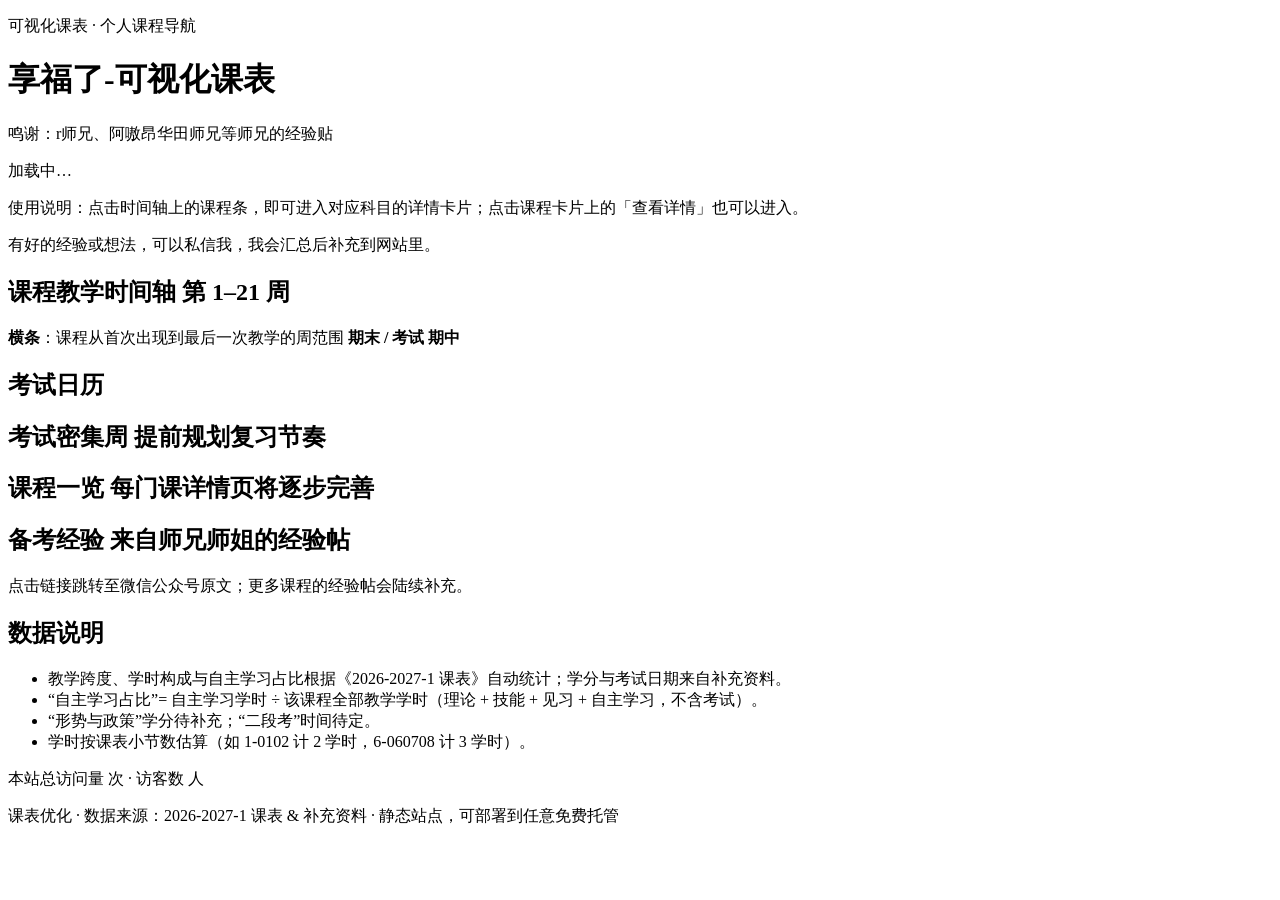
==== index.html @ e3462341 "享福了-可视化课表 专用版" ====
<!DOCTYPE html>
<html lang="zh-CN">
<head>
<meta charset="UTF-8">
<meta name="viewport" content="width=device-width, initial-scale=1.0">
<title>享福了-可视化课表 · 2026-2027 学年第 1 学期</title>
<link rel="stylesheet" href="css/style.css">
</head>
<body>

<header class="hero">
  <p class="kicker">可视化课表 · 个人课程导航</p>
  <h1 id="heroTitle">享福了-可视化课表</h1>
  <p class="credit">鸣谢：r师兄、阿嗷昂华田师兄等师兄的经验贴</p>
  <p class="sub" id="heroSub">加载中…</p>
  <p class="usage">使用说明：点击时间轴上的课程条，即可进入对应科目的详情卡片；点击课程卡片上的「查看详情」也可以进入。</p>
  <p class="usage">有好的经验或想法，可以私信我，我会汇总后补充到网站里。</p>
</header>

<main>
  <section class="stats" id="stats"></section>

  <section class="panel">
    <h2>课程教学时间轴 <span class="hint">第 1–21 周</span></h2>
    <div class="timeline" id="timeline"></div>
    <p class="legend">
      <b>横条</b>：课程从首次出现到最后一次教学的周范围
      <span class="lg lg-final"></span><b>期末 / 考试</b>
      <span class="lg lg-mid"></span><b>期中</b>
    </p>
  </section>

  <section class="panel">
    <h2>考试日历 <span class="hint" id="examCount"></span></h2>
    <div class="exam-list" id="examList"></div>
  </section>

  <section class="panel">
    <h2>考试密集周 <span class="hint">提前规划复习节奏</span></h2>
    <div id="examDense"></div>
  </section>

  <section class="panel">
    <h2>课程一览 <span class="hint">每门课详情页将逐步完善</span></h2>
    <div class="cards" id="courseCards"></div>
  </section>

  <section class="panel">
    <h2>备考经验 <span class="hint">来自师兄师姐的经验帖</span></h2>
    <div class="exp-list" id="expList"></div>
    <p class="legend">点击链接跳转至微信公众号原文；更多课程的经验帖会陆续补充。</p>
  </section>

  <section class="panel">
    <h2>数据说明</h2>
    <ul class="note">
      <li>教学跨度、学时构成与自主学习占比根据《2026-2027-1 课表》自动统计；学分与考试日期来自补充资料。</li>
      <li>“自主学习占比”= 自主学习学时 ÷ 该课程全部教学学时（理论 + 技能 + 见习 + 自主学习，不含考试）。</li>
      <li>“形势与政策”学分待补充；“二段考”时间待定。</li>
      <li>学时按课表小节数估算（如 1-0102 计 2 学时，6-060708 计 3 学时）。</li>
    </ul>
  </section>
</main>

<footer>
  <p class="visits">
    本站总访问量 <span id="busuanzi_value_site_pv"></span> 次 · 访客数 <span id="busuanzi_value_site_uv"></span> 人
  </p>
  <p>课表优化 · 数据来源：2026-2027-1 课表 &amp; 补充资料 · 静态站点，可部署到任意免费托管</p>
</footer>

<script src="data/courses.js"></script>
<script src="js/main.js"></script>
<script async src="https://busuanzi.ibruce.info/busuanzi/2.3/busuanzi.pure.mini.js"></script>
</body>
</html>
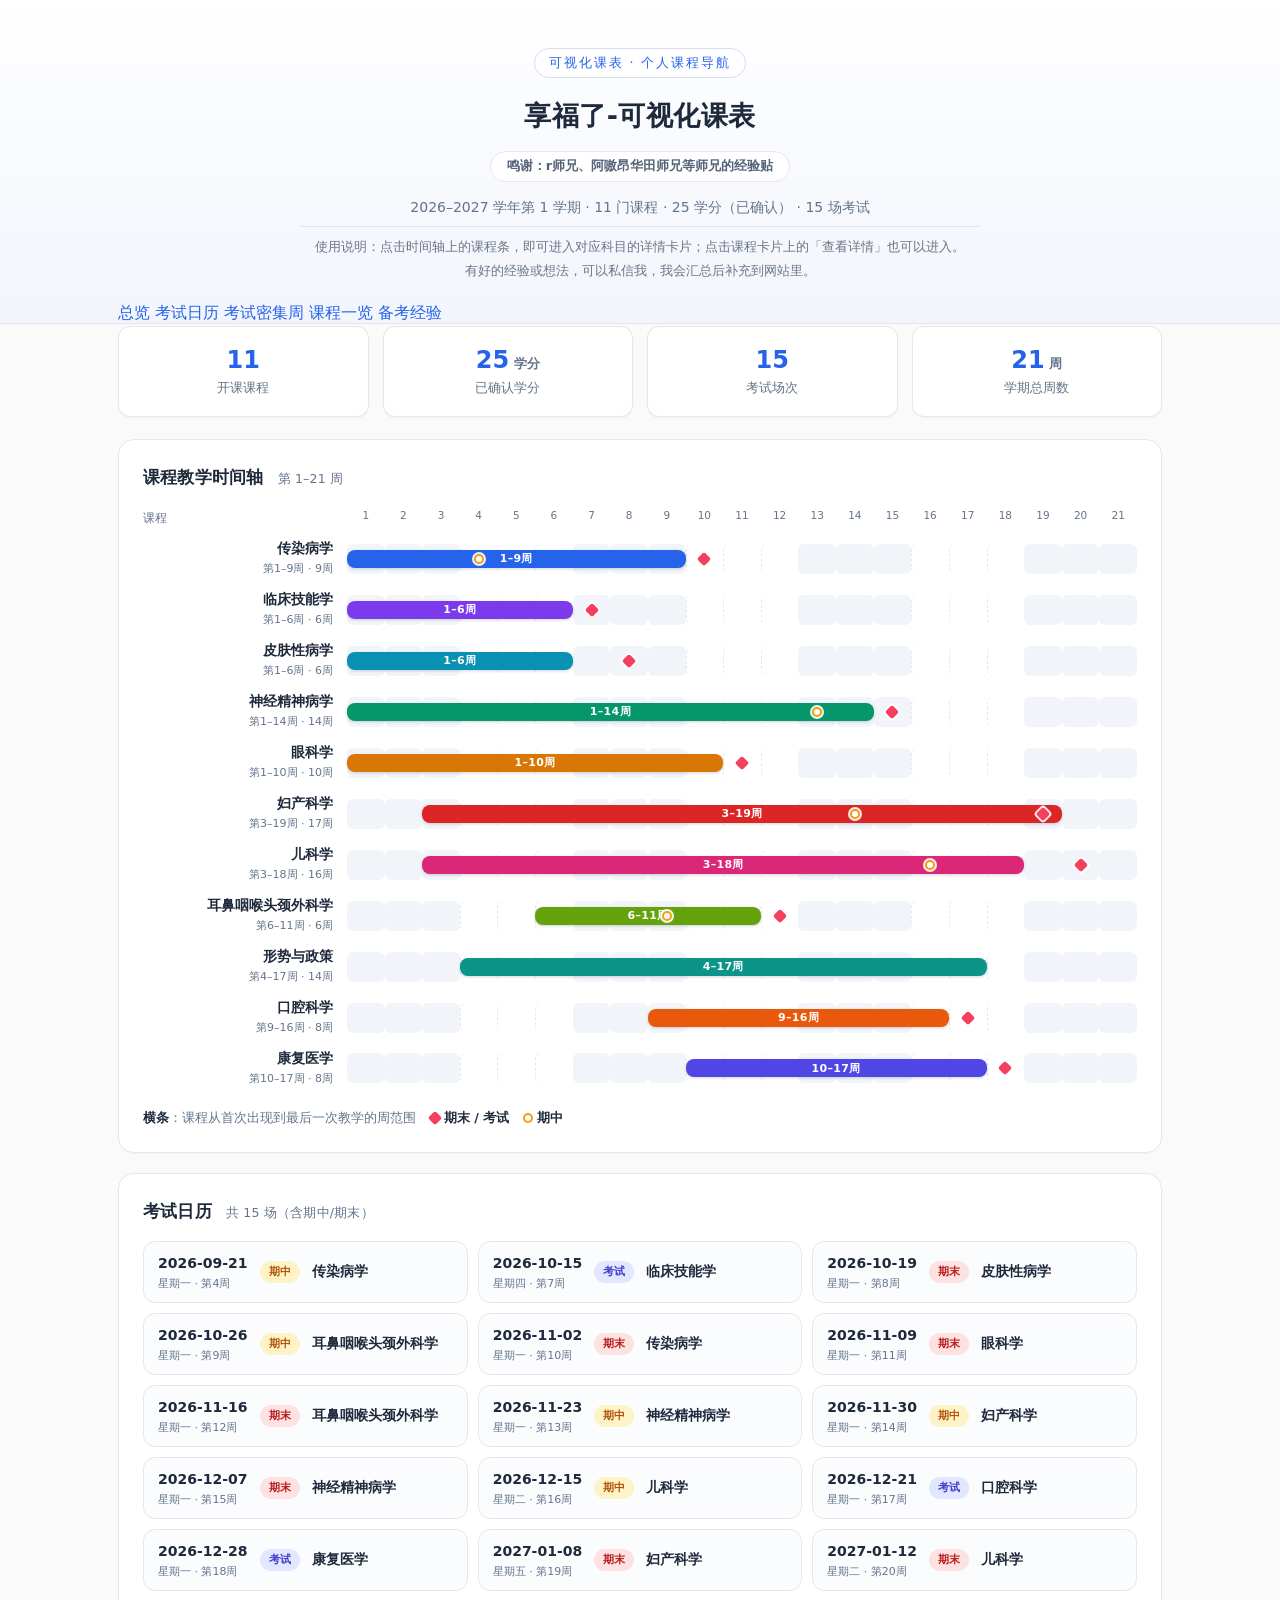
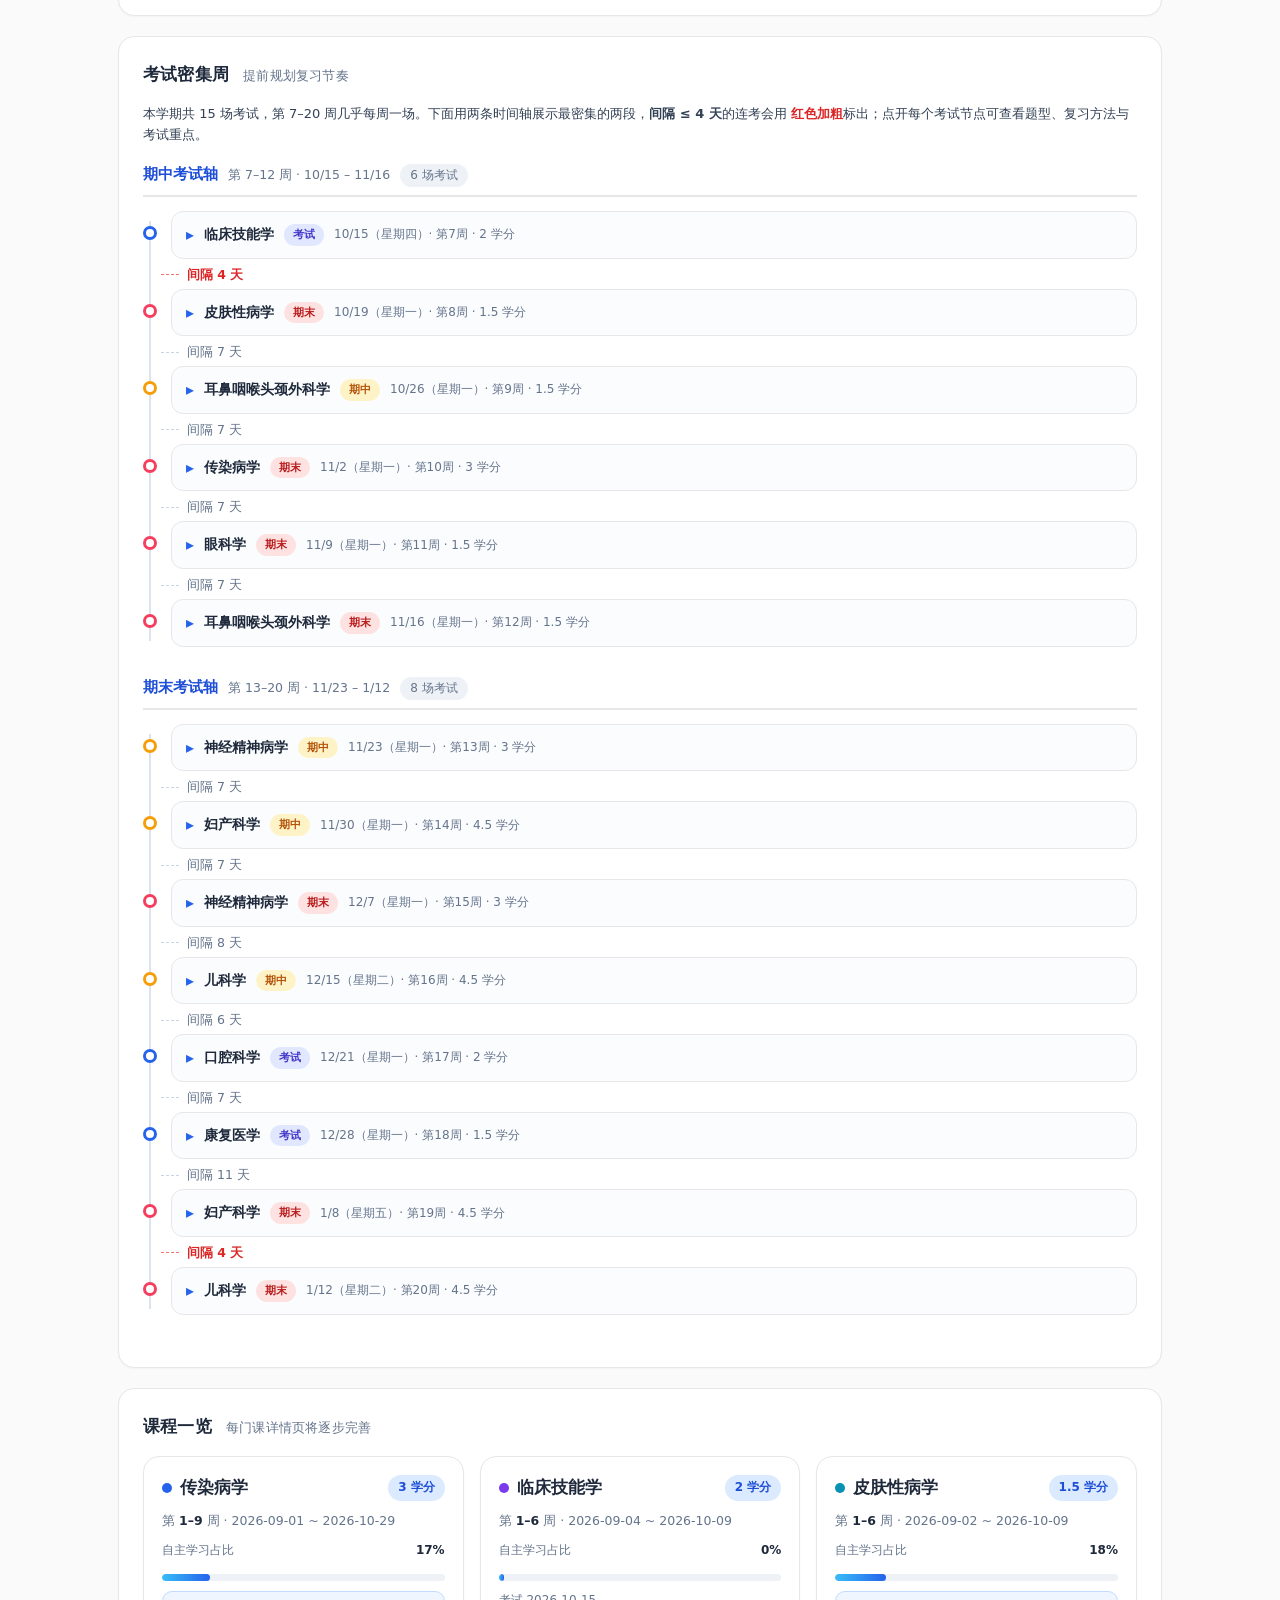
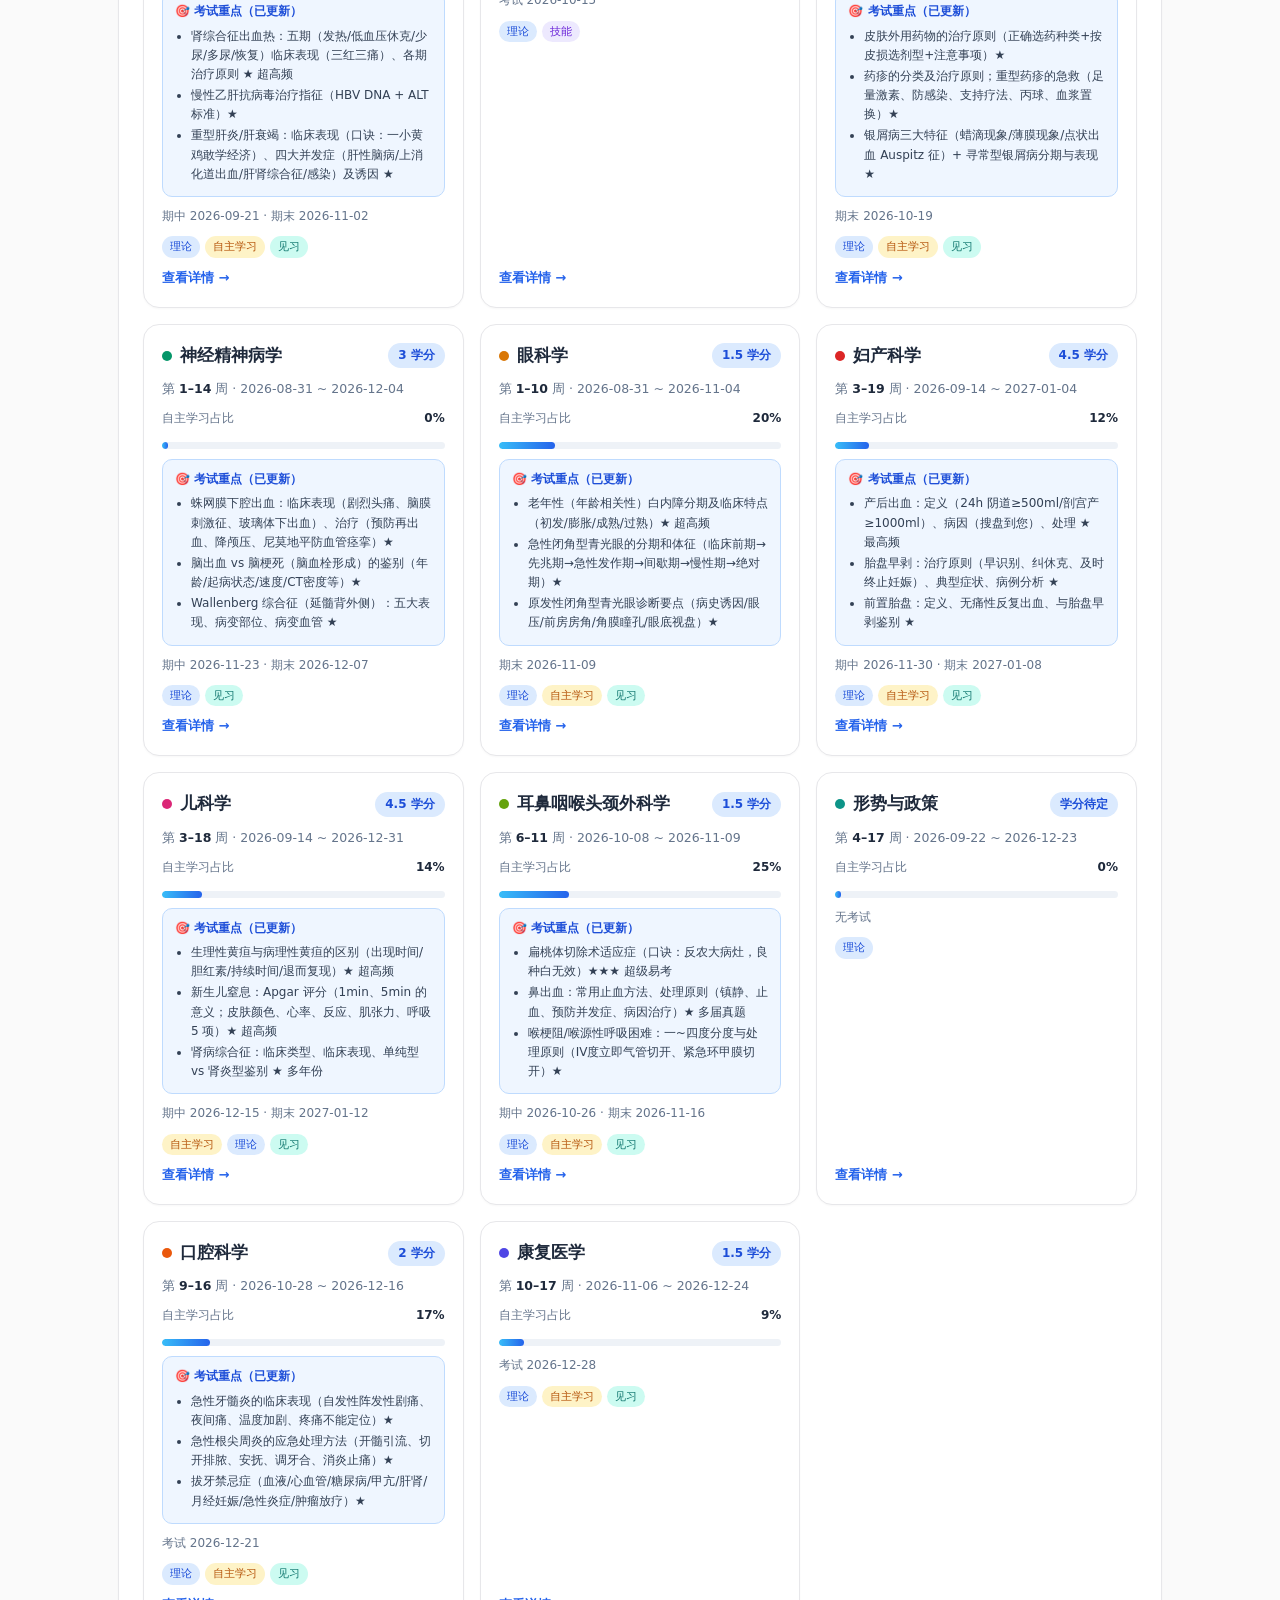
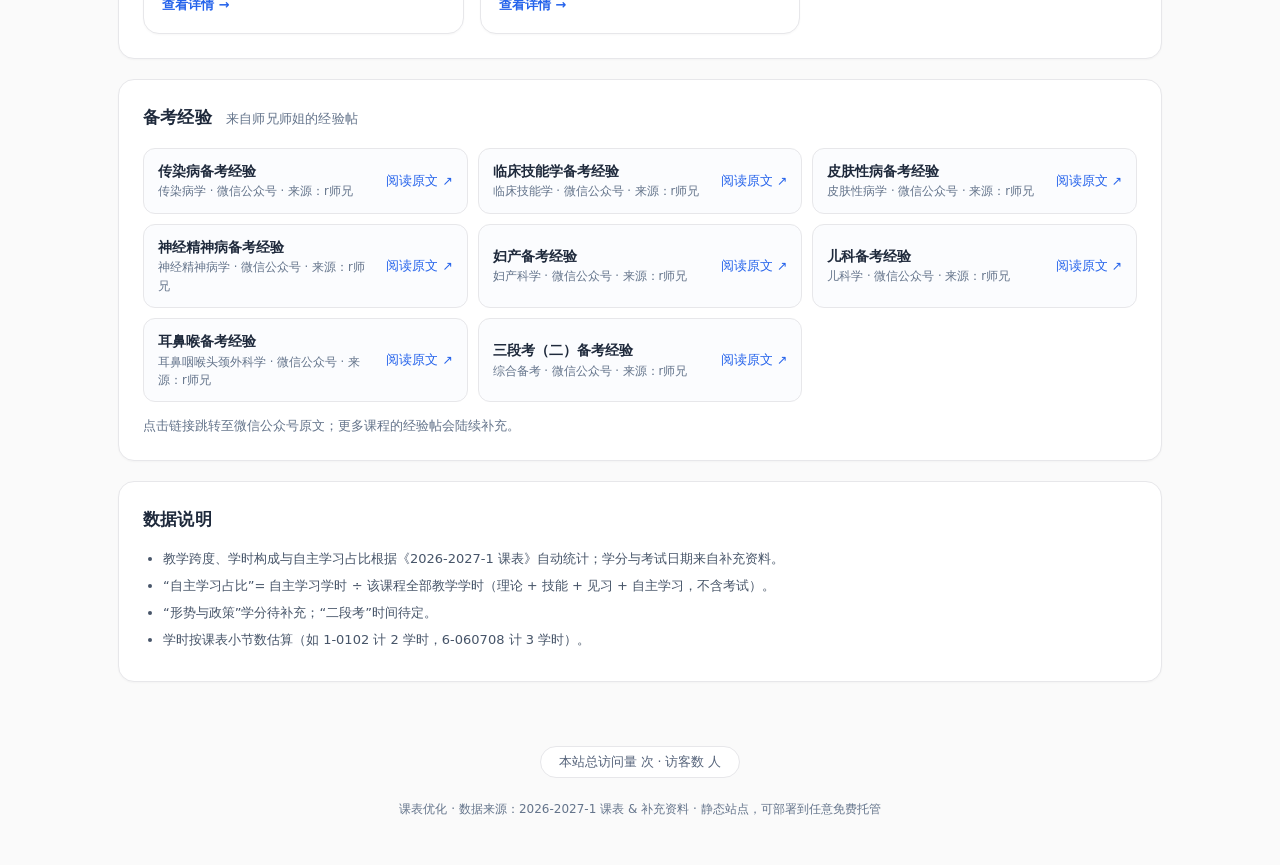
==== commit f715316c: "享福了-可视化课表 专用版" ====
--- a/index.html
+++ b/index.html
@@ -8,7 +8,7 @@
 </head>
 <body>
 
-<header class="hero">
+<header class="hero" id="top">
   <p class="kicker">可视化课表 · 个人课程导航</p>
   <h1 id="heroTitle">享福了-可视化课表</h1>
   <p class="credit">鸣谢：r师兄、阿嗷昂华田师兄等师兄的经验贴</p>
@@ -18,9 +18,17 @@
 </header>
 
 <main>
+  <nav class="topnav">
+    <a href="#top">总览</a>
+    <a href="#sec-exams">考试日历</a>
+    <a href="#sec-dense">考试密集周</a>
+    <a href="#sec-courses">课程一览</a>
+    <a href="#sec-exp">备考经验</a>
+  </nav>
+
   <section class="stats" id="stats"></section>
 
-  <section class="panel">
+  <section class="panel" id="sec-exams">
     <h2>课程教学时间轴 <span class="hint">第 1–21 周</span></h2>
     <div class="timeline" id="timeline"></div>
     <p class="legend">
@@ -30,17 +38,17 @@
     </p>
   </section>
 
-  <section class="panel">
+  <section class="panel" id="sec-dense">
     <h2>考试日历 <span class="hint" id="examCount"></span></h2>
     <div class="exam-list" id="examList"></div>
   </section>
 
-  <section class="panel">
+  <section class="panel" id="sec-courses">
     <h2>考试密集周 <span class="hint">提前规划复习节奏</span></h2>
     <div id="examDense"></div>
   </section>
 
-  <section class="panel">
+  <section class="panel" id="sec-exp">
     <h2>课程一览 <span class="hint">每门课详情页将逐步完善</span></h2>
     <div class="cards" id="courseCards"></div>
   </section>
--- a/css/style.css
+++ b/css/style.css
@@ -0,0 +1,322 @@
+:root {
+  --bg: #fafafa;
+  --card: #ffffff;
+  --ink: #1e293b;
+  --muted: #64748b;
+  --line: #e7e7ea;
+  --accent: #2563eb;
+  --accent-dark: #1d4ed8;
+  --exam: #f43f5e;
+  --midterm: #f59e0b;
+  --ok: #059669;
+}
+* { box-sizing: border-box; }
+html { scroll-behavior: smooth; }
+body {
+  margin: 0;
+  font-family: "PingFang SC", "Hiragino Sans GB", "Microsoft YaHei", "Noto Sans SC", system-ui, sans-serif;
+  background: var(--bg);
+  color: var(--ink);
+  line-height: 1.6;
+  -webkit-font-smoothing: antialiased;
+}
+a { color: var(--accent); text-decoration: none; }
+a:hover { text-decoration: underline; }
+
+/* ---------- hero ---------- */
+.hero {
+  background: linear-gradient(180deg, #ffffff 0%, #f2f5fc 100%);
+  color: var(--ink);
+  padding: 48px 24px 42px;
+  text-align: center;
+  border-bottom: 1px solid var(--line);
+}
+.hero .kicker {
+  display: inline-block; font-size: 12.5px; letter-spacing: 2px;
+  color: var(--accent); border: 1px solid #d5ddf1; border-radius: 999px;
+  padding: 4px 14px; margin: 0 0 16px; background: #fff;
+}
+.hero h1 { margin: 0 0 14px; font-size: 27px; letter-spacing: .5px; font-weight: 700; }
+.hero .credit {
+  margin: 0 0 14px; font-size: 13px; color: #55637a;
+  display: inline-block; border: 1px solid var(--line); background: #fff;
+  border-radius: 999px; padding: 4px 16px;
+}
+.hero .sub { margin: 0; color: var(--muted); font-size: 14px; }
+.hero .back { display: inline-block; margin-top: 14px; color: var(--accent); font-size: 13px; }
+.hero .usage {
+  margin: 8px auto 0; max-width: 680px; font-size: 12.5px; color: #6b7688;
+  border-top: 1px solid var(--line); padding-top: 10px;
+}
+.hero .usage + .usage { border-top: none; padding-top: 0; margin-top: 4px; }
+
+main { max-width: 1080px; margin: -24px auto 0; padding: 0 18px 40px; }
+
+/* ---------- stats ---------- */
+.stats { display: grid; grid-template-columns: repeat(4, 1fr); gap: 14px; margin-bottom: 22px; }
+.stat {
+  background: var(--card); border: 1px solid var(--line); border-radius: 12px;
+  padding: 18px 14px; text-align: center; box-shadow: 0 1px 2px rgba(15,23,42,.04);
+}
+.stat .num { font-size: 24px; font-weight: 800; color: var(--accent); line-height: 1.25; }
+.stat .num small { font-size: 13px; color: var(--muted); font-weight: 600; }
+.stat .label { font-size: 12.5px; color: var(--muted); margin-top: 3px; }
+
+/* ---------- panels ---------- */
+.panel {
+  background: var(--card); border: 1px solid var(--line); border-radius: 16px;
+  padding: 24px; margin-bottom: 20px; box-shadow: 0 1px 2px rgba(15,23,42,.03);
+}
+.panel h2 { margin: 0 0 16px; font-size: 17px; font-weight: 700; letter-spacing: .2px; }
+.panel h2 .hint { font-size: 12.5px; color: var(--muted); font-weight: 400; margin-left: 8px; }
+
+/* ---------- timeline ---------- */
+.tl-head, .tl-row { display: grid; grid-template-columns: 190px 1fr; gap: 14px; align-items: center; }
+.tl-head { padding-bottom: 4px; }
+.tl-head .tl-spacer { font-size: 12px; color: var(--muted); }
+.tl-scale { position: relative; height: 22px; }
+.tl-scale span { position: absolute; top: 0; font-size: 10.5px; color: var(--muted); transform: translateX(-50%); }
+.tl-row { padding: 6px 0; }
+.tl-label { text-align: right; line-height: 1.3; }
+.tl-name { font-weight: 600; font-size: 14px; display: block; }
+.tl-weeks { font-size: 11px; color: var(--muted); }
+.tl-track { position: relative; height: 30px; }
+.tl-track .wb, .tl-track .wb-alt { position: absolute; top: 0; bottom: 0; border-radius: 6px; z-index: 0; }
+.tl-track .wb { background: #f1f5f9; }
+.tl-track .wb-alt { background: #ffffff; border-left: 1px dashed var(--line); }
+.tl-bar {
+  position: absolute; top: 6px; bottom: 6px; border-radius: 8px; z-index: 1;
+  display: flex; align-items: center; justify-content: center;
+  color: #fff; font-size: 11px; font-weight: 700; letter-spacing: .3px;
+  box-shadow: 0 1px 3px rgba(15,23,42,.18); min-width: 6px; overflow: hidden;
+}
+.tl-bar-text { white-space: nowrap; padding: 0 8px; }
+.mk {
+  position: absolute; top: 10px; width: 10px; height: 10px; z-index: 2;
+  transform: translateX(-50%);
+  box-shadow: 0 0 0 2px rgba(255,255,255,.9);
+}
+.mk-final { background: var(--exam); border-radius: 2px; transform: translateX(-50%) rotate(45deg); }
+.mk-mid { background: #fff; border: 2.5px solid var(--midterm); border-radius: 50%; }
+.legend { margin: 14px 0 0; font-size: 12.5px; color: var(--muted); }
+.legend b { color: var(--ink); font-weight: 600; }
+.lg { display: inline-block; width: 10px; height: 10px; vertical-align: -1px; margin: 0 4px 0 10px; }
+.lg-final { background: var(--exam); border-radius: 2px; transform: rotate(45deg); }
+.lg-mid { background: #fff; border: 2.5px solid var(--midterm); border-radius: 50%; }
+
+/* ---------- exam list ---------- */
+.exam-list { display: grid; grid-template-columns: repeat(auto-fill, minmax(300px, 1fr)); gap: 10px; }
+.exam-item {
+  display: flex; align-items: center; gap: 12px;
+  border: 1px solid var(--line); border-radius: 12px; padding: 10px 14px;
+  background: #fbfcfe;
+}
+.exam-date { font-weight: 700; font-size: 14px; min-width: 78px; }
+.exam-date small { display: block; font-weight: 400; font-size: 11px; color: var(--muted); }
+.badge {
+  display: inline-block; font-size: 11px; font-weight: 600; padding: 2px 9px;
+  border-radius: 999px; white-space: nowrap;
+}
+.b-final { background: #fee2e2; color: #b91c1c; }
+.b-mid { background: #fef3c7; color: #b45309; }
+.b-exam { background: #e0e7ff; color: #4338ca; }
+.exam-course { flex: 1; font-weight: 600; font-size: 13.5px; }
+
+/* ---------- exam dense ---------- */
+.dense-overview { font-size: 13px; color: #334155; margin-bottom: 16px; }
+.dense-overview p { margin: 0 0 6px; }
+.red-b { color: #dc2626; font-weight: 700; }
+.dense-board { margin-bottom: 24px; }
+.board-head {
+  display: flex; align-items: baseline; gap: 10px; flex-wrap: wrap;
+  border-bottom: 2px solid var(--line); padding-bottom: 8px; margin-bottom: 14px;
+}
+.board-title { font-size: 15px; font-weight: 700; color: var(--accent-dark); }
+.board-range { font-size: 12.5px; color: var(--muted); }
+.board-note {
+  font-size: 12px; color: var(--muted); background: #eef2f7;
+  border-radius: 999px; padding: 2px 10px;
+}
+.board-body { position: relative; padding-left: 0; }
+.board-body::before {
+  content: ""; position: absolute; left: 6px; top: 10px; bottom: 10px;
+  width: 2px; background: #dbe3ee;
+}
+.bnode { display: flex; gap: 14px; align-items: flex-start; position: relative; }
+.bnode-dot {
+  flex: 0 0 14px; width: 14px; height: 14px; margin-top: 15px;
+  border-radius: 50%; background: #fff; border: 3px solid var(--accent); z-index: 1;
+}
+.bnode-dot.mid { border-color: var(--midterm); }
+.bnode-dot.final { border-color: var(--exam); }
+.bnode-dot.exam { border-color: var(--accent); }
+.bcard {
+  border: 1px solid var(--line); border-radius: 12px; background: #fbfcfe;
+  flex: 1; margin-bottom: 4px; overflow: hidden;
+}
+.bcard summary {
+  display: flex; align-items: center; gap: 10px; flex-wrap: wrap;
+  padding: 10px 14px; cursor: pointer; list-style: none;
+}
+.bcard summary::-webkit-details-marker { display: none; }
+.bcard summary::before { content: "▸"; color: var(--accent); font-weight: 700; }
+.bcard[open] summary::before { content: "▾"; }
+.bcard-name { font-weight: 700; font-size: 13.5px; }
+.bcard-meta { font-size: 12px; color: var(--muted); }
+.bcard-detail {
+  border-top: 1px dashed var(--line); padding: 11px 14px; font-size: 12.5px; color: #334155;
+}
+.bcard-detail p { margin: 0 0 6px; }
+.bcard-detail ul { margin: 0 0 9px; padding-left: 18px; }
+.bcard-detail li { margin-bottom: 4px; }
+.bcard-summary {
+  background: #eff6ff; border-radius: 8px; padding: 7px 11px; color: #1e3a8a;
+}
+.dense-todo { color: #b45309; }
+.binterval {
+  display: flex; align-items: center; gap: 8px;
+  margin: 2px 0 4px 12px; padding-left: 6px;
+  font-size: 12.5px; color: var(--muted);
+}
+.binterval .bi-line {
+  display: inline-block; width: 18px; height: 0;
+  border-top: 1.5px dashed #cbd5e1;
+}
+.binterval.short .bi-line { border-color: #f87171; }
+.binterval.short .bi-text { color: #dc2626; font-weight: 700; }
+
+/* ---------- course cards ---------- */
+.cards { display: grid; grid-template-columns: repeat(auto-fill, minmax(310px, 1fr)); gap: 16px; }
+.card {
+  border: 1px solid var(--line); border-radius: 16px; padding: 18px;
+  background: #fff; box-shadow: 0 1px 2px rgba(15,23,42,.03);
+  display: flex; flex-direction: column; gap: 10px;
+  transition: transform .12s ease, box-shadow .12s ease;
+}
+.card:hover { transform: translateY(-2px); box-shadow: 0 8px 24px rgba(15,23,42,.08); }
+.card-head { display: flex; align-items: center; justify-content: space-between; gap: 8px; }
+.card-name { font-size: 16.5px; font-weight: 700; display: flex; align-items: center; gap: 8px; }
+.dot { width: 10px; height: 10px; border-radius: 50%; display: inline-block; }
+.credit { font-size: 12px; font-weight: 700; color: var(--accent-dark); background: #dbeafe; padding: 3px 10px; border-radius: 999px; white-space: nowrap; }
+.card-meta { font-size: 12.5px; color: var(--muted); }
+.card-meta b { color: var(--ink); }
+.ss-label { display: flex; justify-content: space-between; font-size: 12px; color: var(--muted); margin-bottom: 4px; }
+.ss-label b { color: var(--ink); }
+.ss-bar { height: 7px; border-radius: 999px; background: #eef2f7; overflow: hidden; }
+.ss-bar i { display: block; height: 100%; border-radius: 999px; background: linear-gradient(90deg, #38bdf8, #2563eb); }
+.card-exams { font-size: 12px; color: var(--muted); display: flex; flex-wrap: wrap; gap: 6px; }
+.card-exams .badge { font-size: 11px; }
+.typechips { display: flex; flex-wrap: wrap; gap: 5px; }
+.typechip { font-size: 11px; padding: 2px 8px; border-radius: 999px; font-weight: 500; }
+.t-lecture { background: #dbeafe; color: #1d4ed8; }
+.t-skill { background: #ede9fe; color: #6d28d9; }
+.t-clerk { background: #ccfbf1; color: #0f766e; }
+.t-self { background: #fef3c7; color: #b45309; }
+.t-other { background: #f1f5f9; color: #475569; }
+.card-link { margin-top: auto; font-size: 13px; font-weight: 600; }
+.card .status { font-size: 11px; color: #b45309; background: #fef3c7; padding: 2px 8px; border-radius: 999px; }
+.focus-teaser {
+  border: 1px solid #bfdbfe; background: #eff6ff; border-radius: 10px; padding: 10px 12px;
+}
+.focus-teaser-title { font-size: 12px; font-weight: 700; color: #1d4ed8; margin-bottom: 5px; }
+.focus-teaser ul { margin: 0; padding-left: 16px; }
+.focus-teaser li { font-size: 12px; color: #334155; margin-bottom: 2px; }
+
+/* ---------- experience ---------- */
+.exp-list { display: grid; grid-template-columns: repeat(auto-fill, minmax(300px, 1fr)); gap: 10px; }
+.exp-item {
+  display: flex; align-items: center; justify-content: space-between; gap: 10px;
+  border: 1px solid var(--line); border-radius: 12px; padding: 12px 14px; background: #fbfcfe;
+}
+.exp-item .exp-title { font-weight: 600; font-size: 13.5px; }
+.exp-item .exp-meta { font-size: 11.5px; color: var(--muted); }
+.exp-link { font-size: 12.5px; white-space: nowrap; }
+
+/* ---------- course detail page ---------- */
+.detail-grid { display: grid; grid-template-columns: repeat(auto-fit, minmax(170px, 1fr)); gap: 12px; }
+.d-cell { border: 1px solid var(--line); border-radius: 12px; padding: 12px 14px; background: #fbfcfe; }
+.d-cell .k { font-size: 11.5px; color: var(--muted); }
+.d-cell .v { font-size: 15px; font-weight: 700; margin-top: 2px; }
+.d-cell .v small { font-size: 12px; color: var(--muted); font-weight: 400; }
+.placeholder {
+  border: 1.5px dashed #cbd5e1; border-radius: 12px; padding: 26px; text-align: center;
+  color: var(--muted); font-size: 13px; background: #fafbfd;
+}
+.placeholder .big { font-size: 22px; margin-bottom: 6px; }
+.mini-tl { margin: 6px 0 2px; }
+
+/* ---------- exam focus ---------- */
+.focus-summary {
+  border-left: 4px solid var(--accent); background: #eff6ff; border-radius: 0 12px 12px 0;
+  padding: 12px 16px; font-size: 13.5px; margin-bottom: 16px; color: #1e3a8a;
+}
+.focus-sec { margin-top: 18px; }
+.focus-sec h3 {
+  font-size: 14.5px; margin: 0 0 8px; padding-bottom: 6px;
+  border-bottom: 2px solid var(--line); display: flex; align-items: center; gap: 8px;
+}
+.focus-sec h3 .tag {
+  font-size: 10.5px; font-weight: 600; color: #fff; background: var(--accent);
+  border-radius: 999px; padding: 2px 9px;
+}
+.focus-list { list-style: none; margin: 0; padding: 0; }
+.focus-list li {
+  padding: 5px 0 5px 18px; position: relative; font-size: 13.5px; color: #334155;
+}
+.focus-list li::before {
+  content: "▸"; position: absolute; left: 2px; color: var(--accent); font-weight: 700;
+}
+.focus-list li.star::before { content: "★"; color: var(--exam); }
+.kw-wrap { display: flex; flex-wrap: wrap; gap: 7px; }
+.kw {
+  font-size: 12.5px; background: #f1f5f9; border: 1px solid var(--line);
+  border-radius: 999px; padding: 4px 12px; color: #334155;
+}
+.kw.hot { background: #fee2e2; border-color: #fecaca; color: #b91c1c; font-weight: 600; }
+.mne {
+  background: #fffbeb; border: 1px solid #fde68a; border-radius: 10px;
+  padding: 8px 12px; font-size: 13px; color: #92400e; margin-bottom: 8px;
+}
+.mne b { color: #b45309; }
+
+/* ---------- study method & resources ---------- */
+.method-box {
+  border: 1px solid #bbf7d0; background: #f0fdf4; border-radius: 12px;
+  padding: 14px 16px; font-size: 13.5px; color: #14532d; margin-bottom: 14px;
+}
+.method-box .k { font-size: 11.5px; color: #15803d; margin-bottom: 3px; font-weight: 600; }
+.src-badge {
+  display: inline-block; font-size: 11px; font-weight: 600; color: #6d28d9;
+  background: #ede9fe; border-radius: 999px; padding: 2px 10px; margin-left: 8px;
+}
+.res-list { display: grid; grid-template-columns: repeat(auto-fill, minmax(280px, 1fr)); gap: 10px; margin-top: 12px; }
+.res-item {
+  display: flex; align-items: center; justify-content: space-between; gap: 10px;
+  border: 1px solid var(--line); border-radius: 12px; padding: 11px 14px; background: #fbfcfe;
+}
+.res-item .res-title { font-size: 13px; font-weight: 600; }
+.res-item .res-meta { font-size: 11.5px; color: var(--muted); }
+.local-tag {
+  color: #64748b; background: #f1f5f9; border: 1px solid var(--line);
+  padding: 2px 9px; border-radius: 999px; font-size: 11px; font-weight: 600;
+}
+
+ul.note { margin: 10px 0 0; padding-left: 20px; font-size: 13px; color: #475569; }
+ul.note li { margin-bottom: 6px; }
+
+footer { text-align: center; color: var(--muted); font-size: 12px; padding: 4px 0 34px; }
+footer a { color: var(--muted); text-decoration: underline; }
+footer .visits {
+  display: inline-block; border: 1px solid var(--line); background: #fff;
+  border-radius: 999px; padding: 5px 18px; margin: 0 0 10px;
+  font-size: 12.5px; color: #55637a;
+}
+footer .visits span { color: var(--accent); font-weight: 700; }
+
+@media (max-width: 760px) {
+  .stats { grid-template-columns: repeat(2, 1fr); }
+  .tl-head, .tl-row { grid-template-columns: 1fr; gap: 4px; }
+  .tl-label { text-align: left; }
+  .tl-scale { display: none; }
+  .cards { grid-template-columns: 1fr; }
+}
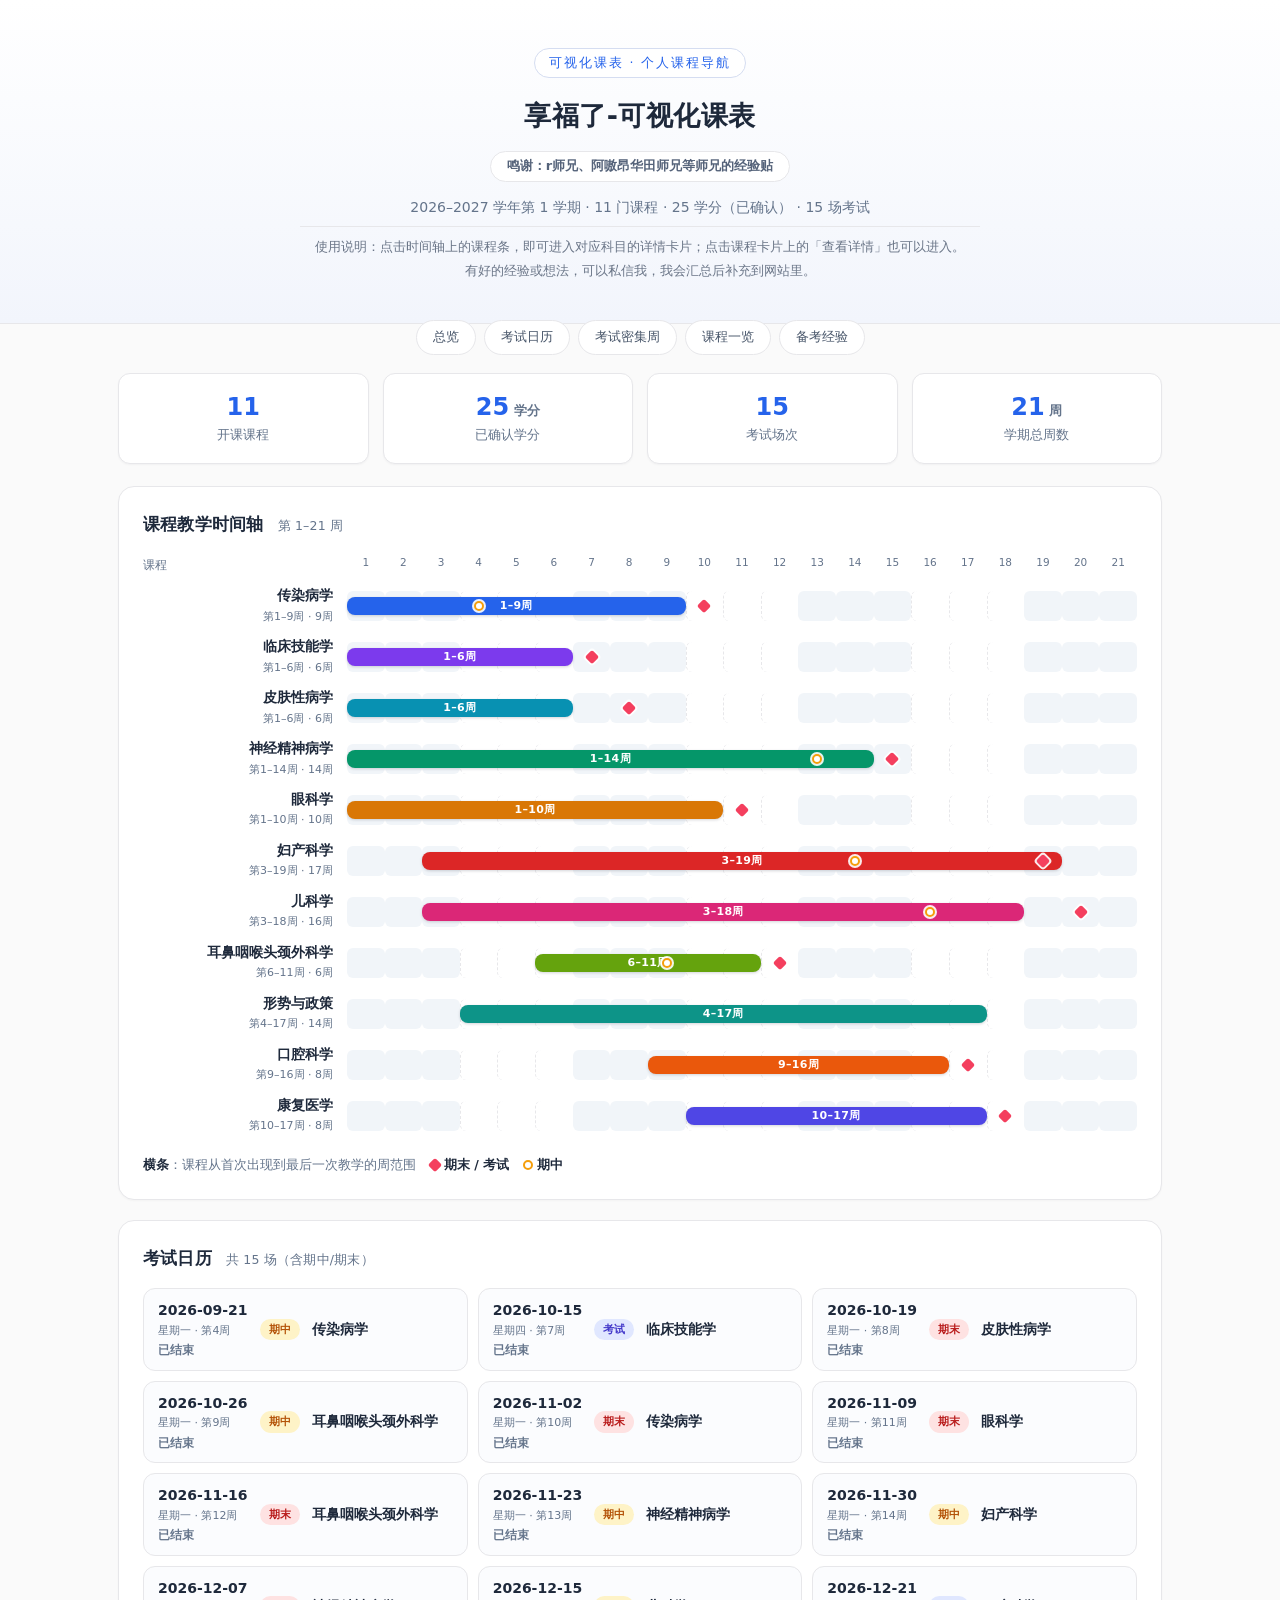
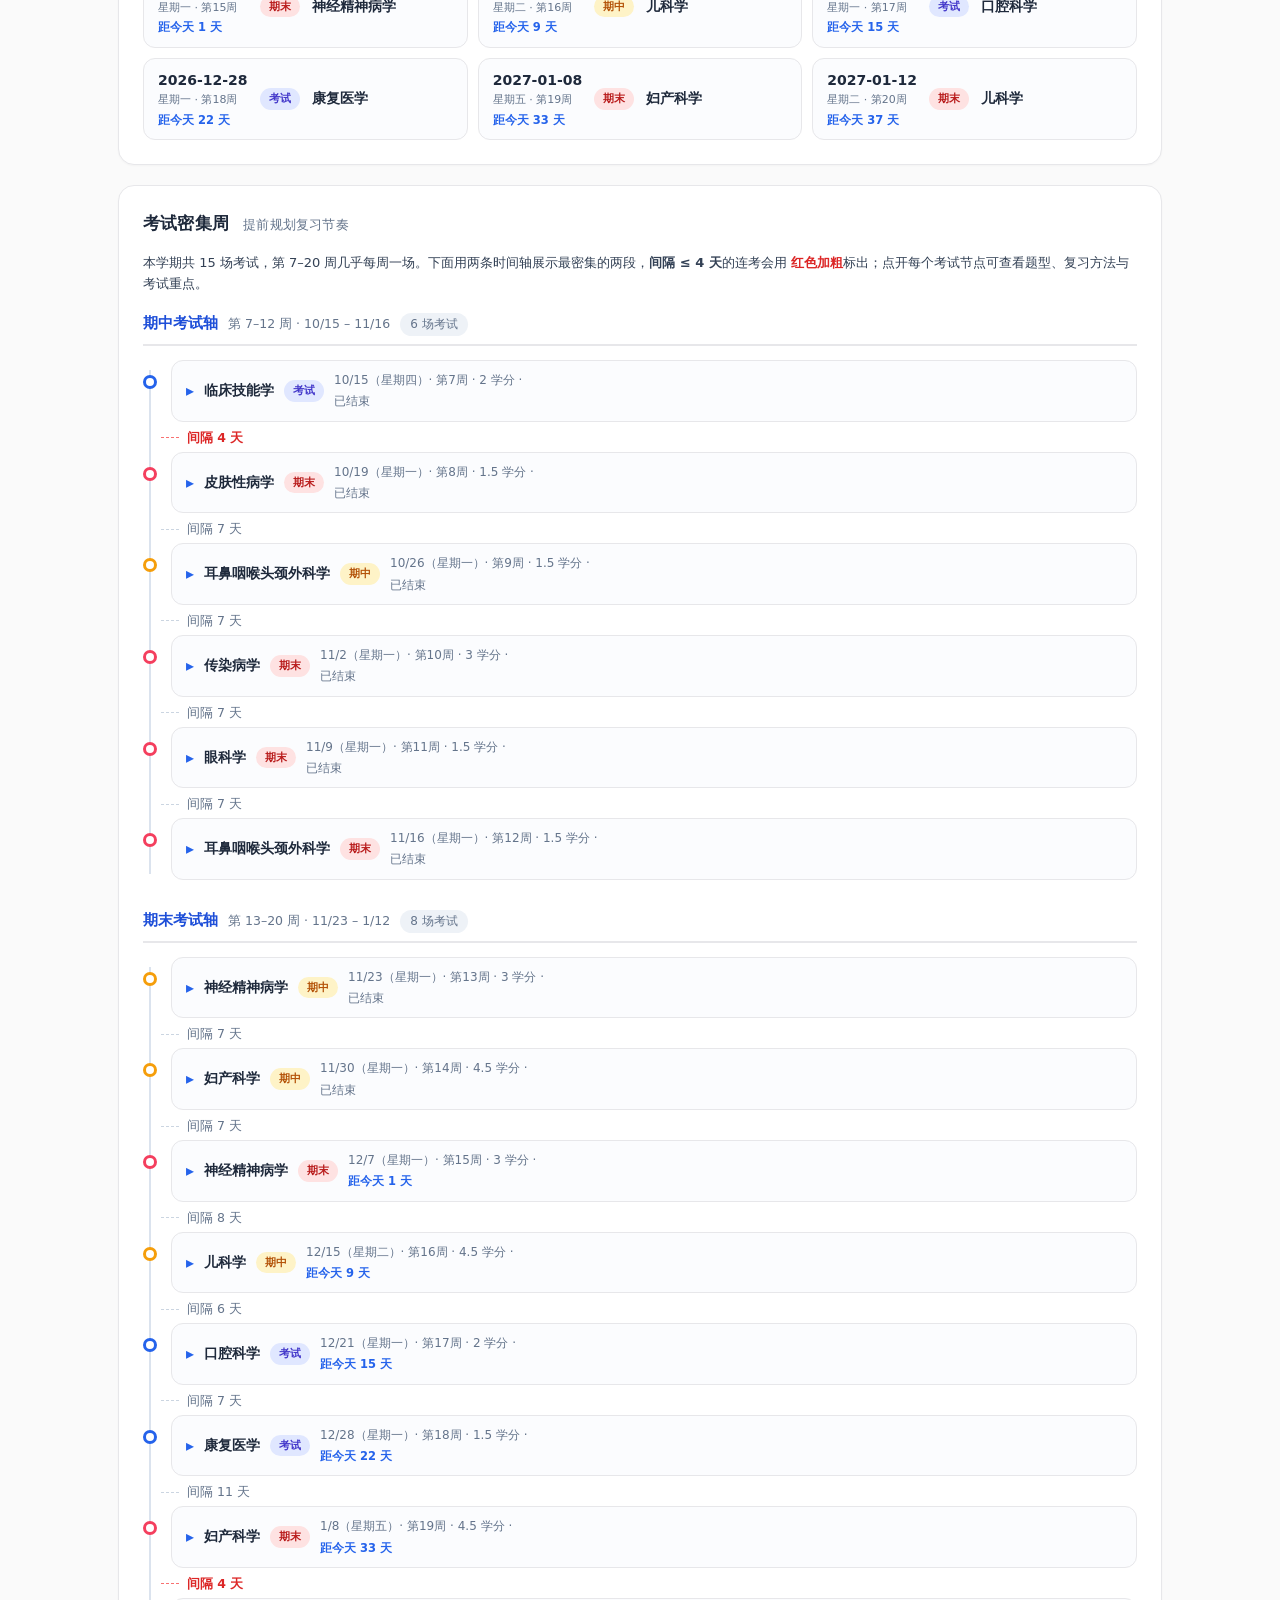
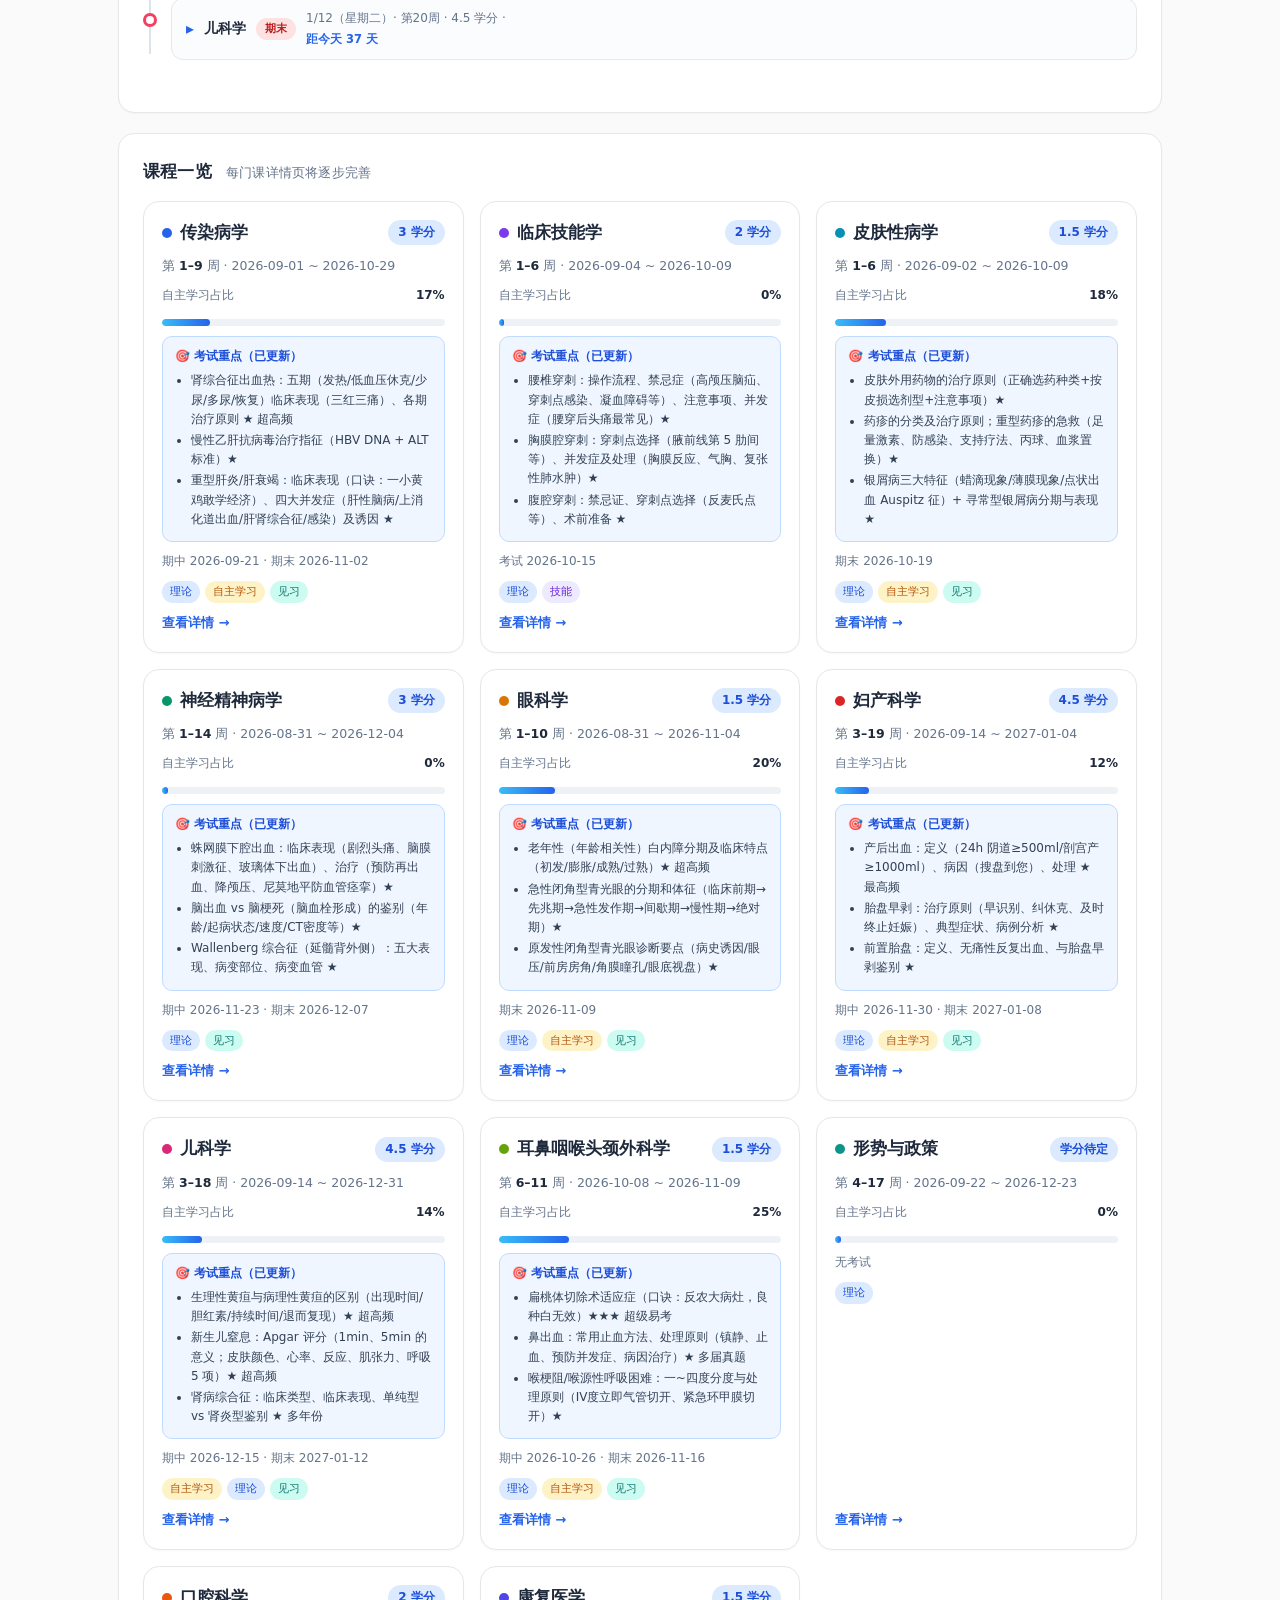
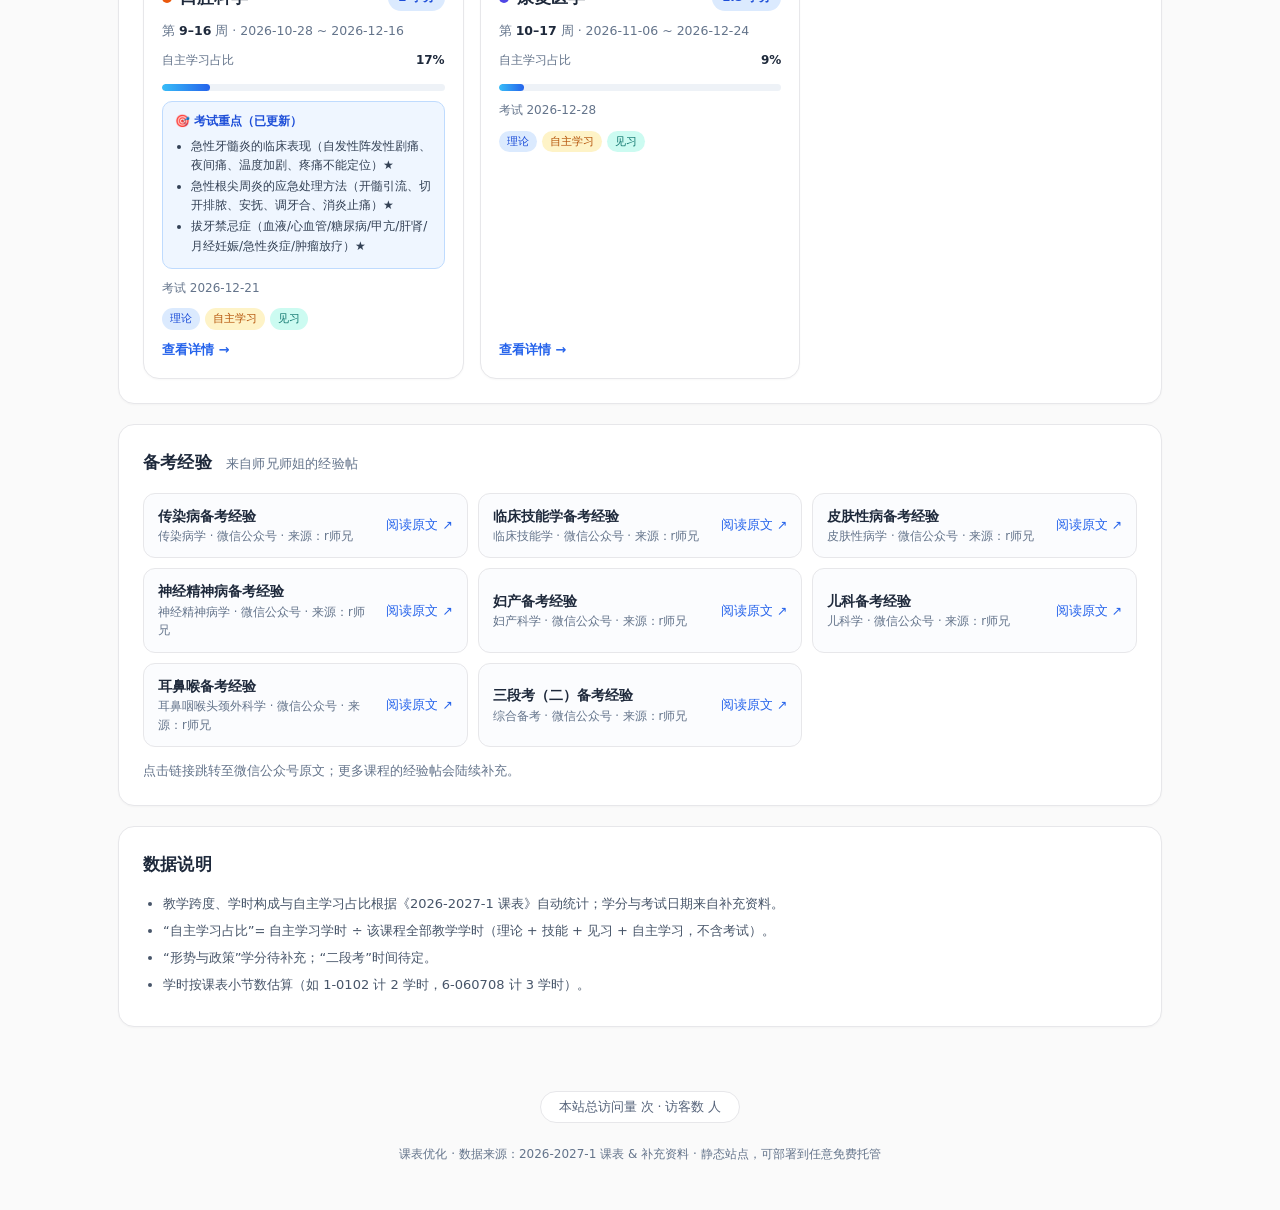
==== commit 95b5ac30: "享福了-可视化课表 专用版" ====
--- a/index.html
+++ b/index.html
@@ -28,7 +28,7 @@
 
   <section class="stats" id="stats"></section>
 
-  <section class="panel" id="sec-exams">
+<section class="panel">
     <h2>课程教学时间轴 <span class="hint">第 1–21 周</span></h2>
     <div class="timeline" id="timeline"></div>
     <p class="legend">
@@ -38,22 +38,22 @@
     </p>
   </section>
 
-  <section class="panel" id="sec-dense">
+<section class="panel" id="sec-exams">
     <h2>考试日历 <span class="hint" id="examCount"></span></h2>
     <div class="exam-list" id="examList"></div>
   </section>
 
-  <section class="panel" id="sec-courses">
+<section class="panel" id="sec-dense">
     <h2>考试密集周 <span class="hint">提前规划复习节奏</span></h2>
     <div id="examDense"></div>
   </section>
 
-  <section class="panel" id="sec-exp">
+<section class="panel" id="sec-courses">
     <h2>课程一览 <span class="hint">每门课详情页将逐步完善</span></h2>
     <div class="cards" id="courseCards"></div>
   </section>
 
-  <section class="panel">
+<section class="panel" id="sec-exp">
     <h2>备考经验 <span class="hint">来自师兄师姐的经验帖</span></h2>
     <div class="exp-list" id="expList"></div>
     <p class="legend">点击链接跳转至微信公众号原文；更多课程的经验帖会陆续补充。</p>
--- a/css/style.css
+++ b/css/style.css
@@ -51,6 +51,19 @@
 .hero .usage + .usage { border-top: none; padding-top: 0; margin-top: 4px; }
 
 main { max-width: 1080px; margin: -24px auto 0; padding: 0 18px 40px; }
+
+/* ---------- top nav ---------- */
+.topnav {
+  display: flex; justify-content: center; flex-wrap: wrap; gap: 8px;
+  margin: 20px 0 18px;
+}
+.topnav a {
+  font-size: 13px; color: #475569; background: #fff; border: 1px solid var(--line);
+  border-radius: 999px; padding: 6px 16px; transition: color .12s, background .12s, border-color .12s;
+}
+.topnav a:hover {
+  color: var(--accent); border-color: #bfdbfe; background: #eff6ff; text-decoration: none;
+}
 
 /* ---------- stats ---------- */
 .stats { display: grid; grid-template-columns: repeat(4, 1fr); gap: 14px; margin-bottom: 22px; }
@@ -121,6 +134,28 @@
 .b-mid { background: #fef3c7; color: #b45309; }
 .b-exam { background: #e0e7ff; color: #4338ca; }
 .exam-course { flex: 1; font-weight: 600; font-size: 13.5px; }
+
+/* ---------- countdown ---------- */
+.cd { display: block; font-size: 11.5px; margin-top: 2px; }
+.cd-soon { color: var(--accent); font-weight: 600; }
+.cd-today { color: var(--exam); font-weight: 700; }
+.cd-done { color: var(--muted); }
+
+/* ---------- focus progress & checkboxes ---------- */
+.focus-prog {
+  display: flex; align-items: center; gap: 12px; flex-wrap: wrap;
+  background: #f0fdf4; border: 1px solid #bbf7d0; border-radius: 12px;
+  padding: 10px 14px; margin-bottom: 14px; font-size: 13px; color: #14532d;
+}
+.focus-prog b { font-size: 15px; color: #15803d; }
+.focus-prog button {
+  margin-left: auto; border: 1px solid #bbf7d0; background: #fff; color: #15803d;
+  border-radius: 999px; padding: 3px 12px; font-size: 12px; cursor: pointer;
+}
+.focus-prog button:hover { background: #dcfce7; }
+.ck-row { display: flex; gap: 8px; align-items: flex-start; cursor: pointer; }
+.ck-row input { margin-top: 3px; accent-color: var(--accent); flex: 0 0 auto; cursor: pointer; }
+.ck-row input:checked + span { color: var(--muted); text-decoration: line-through; }
 
 /* ---------- exam dense ---------- */
 .dense-overview { font-size: 13px; color: #334155; margin-bottom: 16px; }
